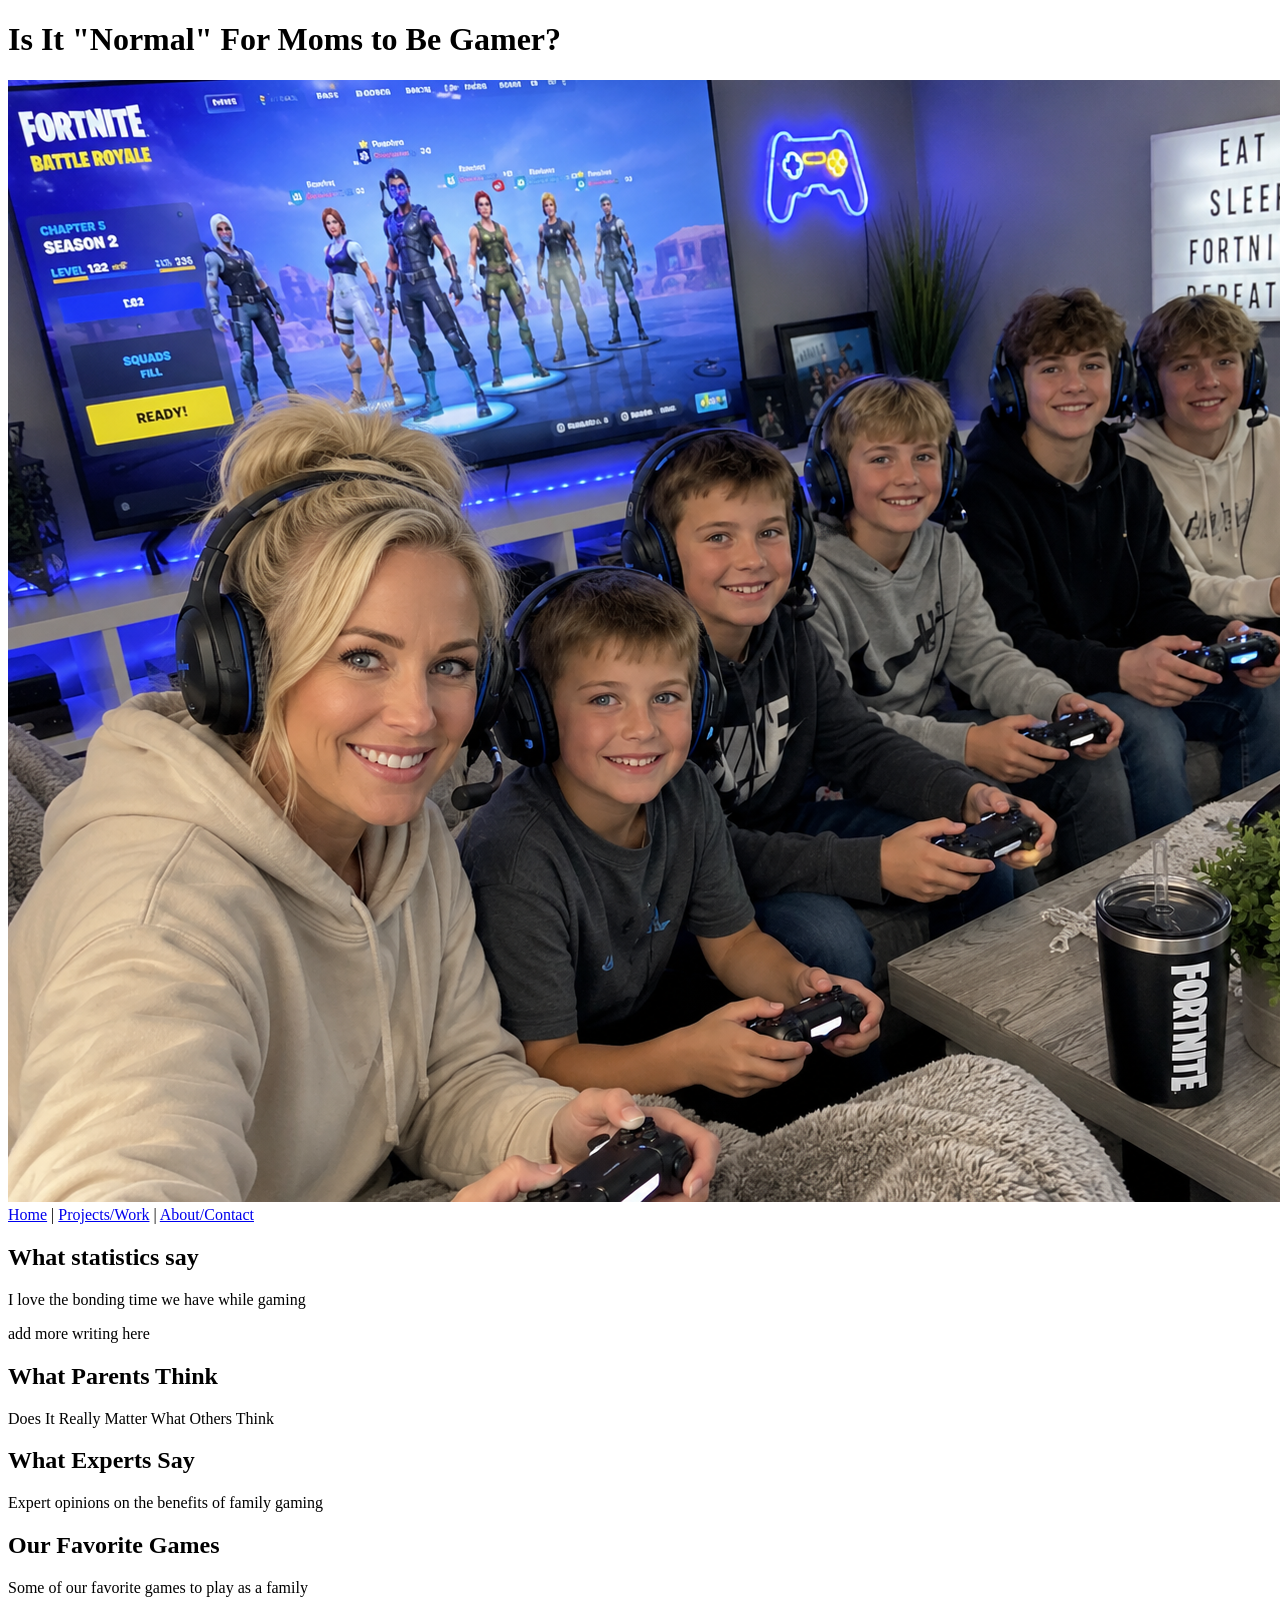
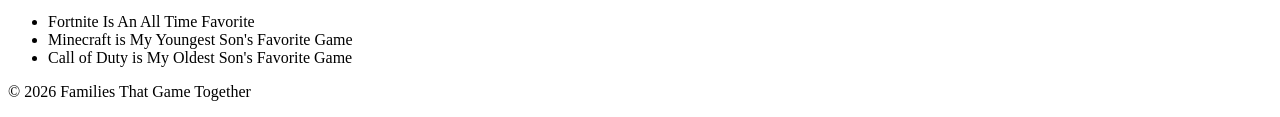
==== index.html @ 48b1c077 "Update index.html" ====
<!DOCTYPE html>
<html>

<head>
<title>Families That Game Together</title>
</head>
    <body>
    <header>
    <h1>Is It "Normal" For Moms to Be Gamer?</h1>
    
    <img
  src="images/chatgptfortnitefam.jpg.png"
  alt="A family gaming scene"
  class="hero-image"
  loading="eager"
  decoding="async">
    </header>
    <nav><a href="index.html">Home</a> | <a href="projects.html">Projects/Work</a> | <a href="about.html">About/Contact</a></nav>
  <main>
        <section>
            <h2>What statistics say</h2>
            <p>I love the bonding time we have while gaming</p>
            <p>add more writing here</p>
        </section>
        <section>
            <h2>What Parents Think</h2>
            <p>Does It Really Matter What Others Think</p>
        </section>
        
        <section>
            <h2>What Experts Say</h2>
            <p>Expert opinions on the benefits of family gaming</p>
        </section>

        <section>
            <h2>Our Favorite Games</h2>
            <p>Some of our favorite games to play as a family</p>
            <ul>
                <li>Fortnite Is An All Time Favorite</li>
                <li>Minecraft is My Youngest Son's Favorite Game</li>
                <li>Call of Duty is My Oldest Son's Favorite Game</li>
            </ul>
        </section>
    </main>
    <footer><p>&copy; 2026 Families That Game Together</p></footer>
</body>

</html>
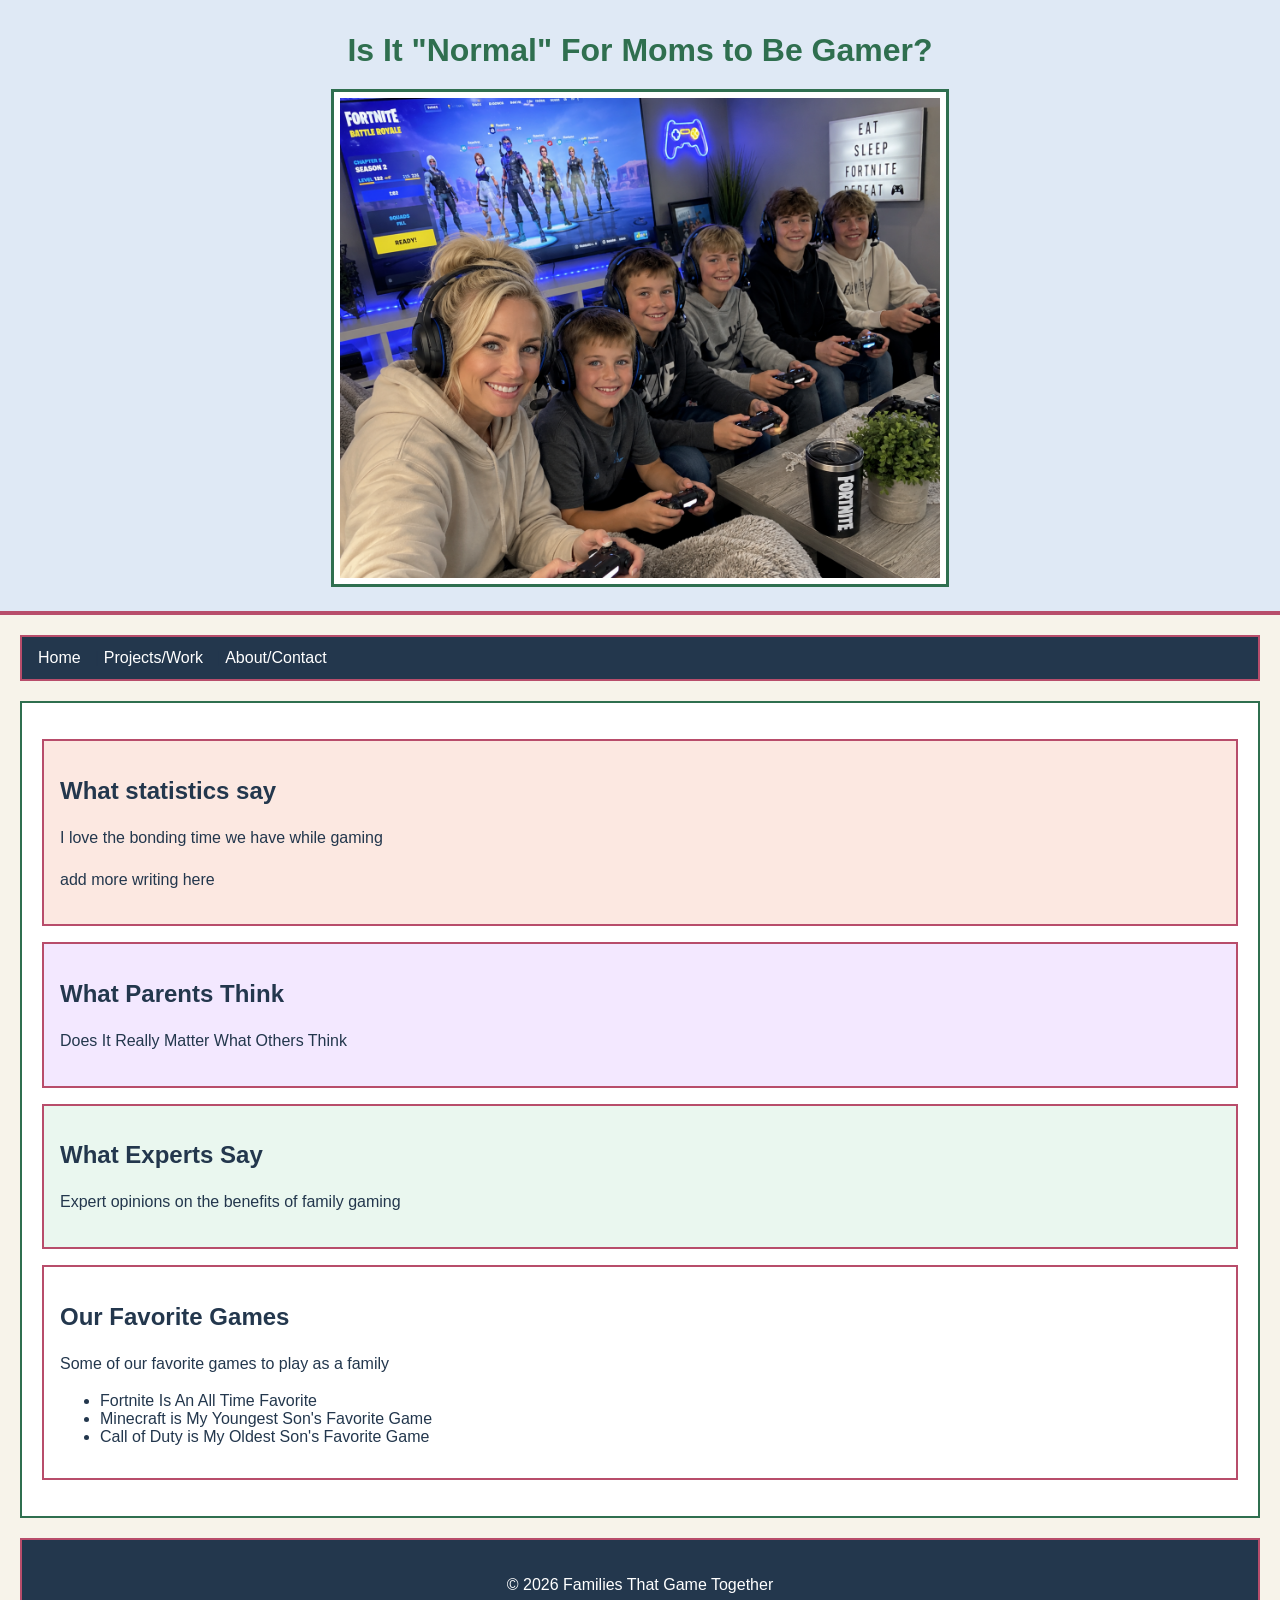
==== commit a24bee27: "Add CSS styling for Homework 1" ====
--- a/index.html
+++ b/index.html
@@ -3,31 +3,32 @@
 
 <head>
 <title>Families That Game Together</title>
+<link rel="stylesheet" href="style.css">
 </head>
     <body>
     <header>
     <h1>Is It "Normal" For Moms to Be Gamer?</h1>
     
     <img
-  src="images/chatgptfortnitefam.jpg.png"
+  src="assets/images/chatgptfortnitefam.png"
   alt="A family gaming scene"
   class="hero-image"
   loading="eager"
   decoding="async">
     </header>
-    <nav><a href="index.html">Home</a> | <a href="projects.html">Projects/Work</a> | <a href="about.html">About/Contact</a></nav>
-  <main>
-        <section>
+    <nav id="site-nav"><a href="index.html">Home</a> | <a href="projects.html">Projects/Work</a> | <a href="about.html">About/Contact</a></nav>
+  <main id="main-content">
+        <section class="bonding-time">
             <h2>What statistics say</h2>
             <p>I love the bonding time we have while gaming</p>
             <p>add more writing here</p>
         </section>
-        <section>
+        <section class="parental-views">
             <h2>What Parents Think</h2>
             <p>Does It Really Matter What Others Think</p>
         </section>
         
-        <section>
+        <section class="expert-opinions">
             <h2>What Experts Say</h2>
             <p>Expert opinions on the benefits of family gaming</p>
         </section>
@@ -42,7 +43,7 @@
             </ul>
         </section>
     </main>
-    <footer><p>&copy; 2026 Families That Game Together</p></footer>
+    <footer id="page-footer"><p>&copy; 2026 Families That Game Together</p></footer>
 </body>
 
 </html>
--- a/style.css
+++ b/style.css
@@ -0,0 +1,83 @@
+body {
+    margin: 0;
+    background-color: #f7f3ea;
+    font-family: Arial, sans-serif;
+    color: #23374d;
+}
+
+header {
+    background-color: #dfe9f5;
+    padding: 24px;
+    margin: 0 0 20px;
+    border-bottom: 4px solid #b84d6b;
+}
+
+h1 {
+    color: #2f6f4f;
+    margin: 0 0 12px;
+    padding: 8px;
+    text-align: center;
+}
+
+.hero-image {
+    display: block;
+    width: 100%;
+    max-width: 600px;
+    height: auto;
+    margin: 0 auto;
+    padding: 6px;
+    border: 3px solid #2f6f4f;
+    background-color: #ffffff;
+}
+
+#site-nav {
+    background-color: #23374d;
+    padding: 12px 16px;
+    margin: 0 20px 20px;
+    border: 2px solid #b84d6b;
+}
+
+#site-nav a {
+    color: #ffffff;
+    text-decoration: none;
+    margin-right: 10px;
+}
+
+#main-content {
+    padding: 20px;
+    margin: 0 20px 20px;
+    border: 2px solid #2f6f4f;
+    background-color: #ffffff;
+}
+
+section {
+    margin: 16px 0;
+    padding: 16px;
+    border: 2px solid #b84d6b;
+}
+
+p {
+    line-height: 1.6;
+}
+
+.bonding-time {
+    background-color: #fce8e1;
+}
+
+.parental-views {
+    background-color: #f3e8ff;
+}
+
+.expert-opinions {
+    background-color: #eaf7ef;
+}
+
+#page-footer {
+    background-color: #23374d;
+    color: #ffffff;
+    padding: 16px;
+    margin: 0 20px 20px;
+    border: 2px solid #b84d6b;
+    text-align: center;
+}
+
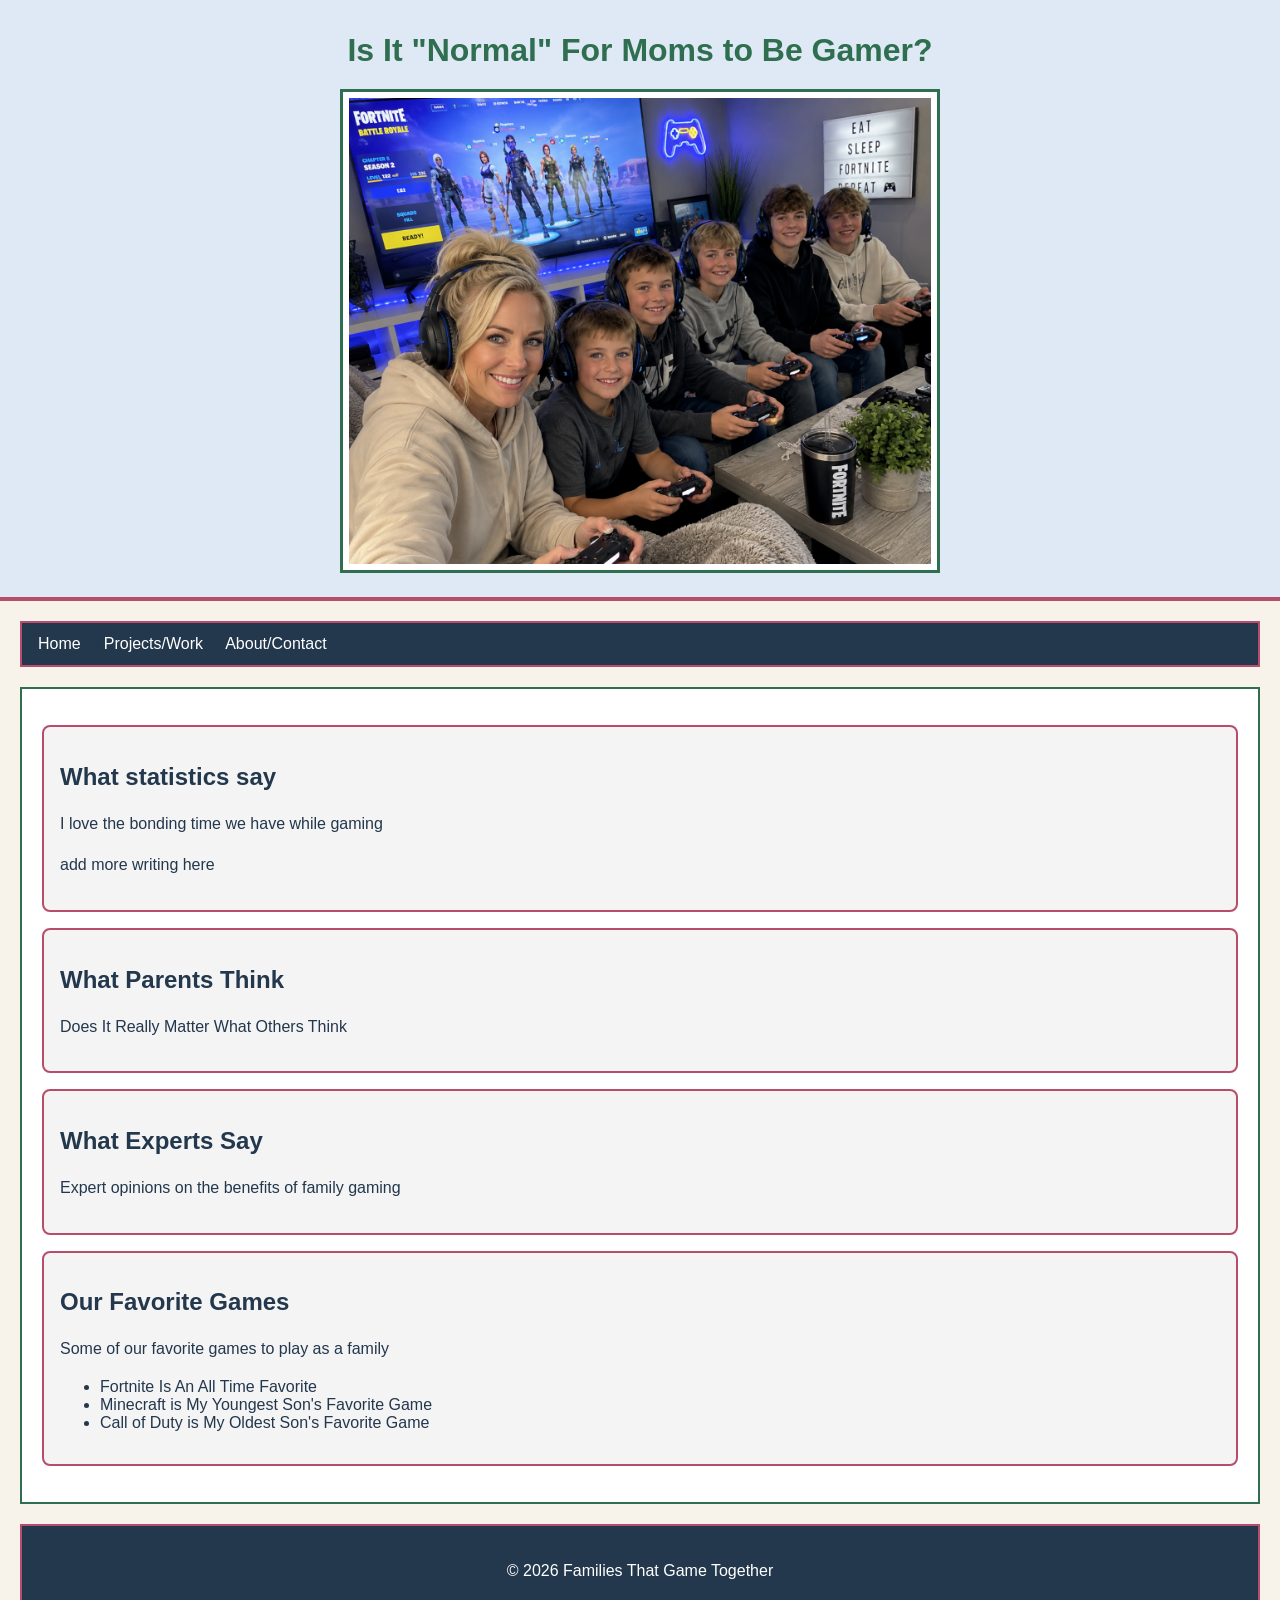
==== commit 9b4bc054: "Add card container and responsive styles for mobile and desktop layouts" ====
--- a/index.html
+++ b/index.html
@@ -18,6 +18,7 @@
     </header>
     <nav id="site-nav"><a href="index.html">Home</a> | <a href="projects.html">Projects/Work</a> | <a href="about.html">About/Contact</a></nav>
   <main id="main-content">
+    <div class="card-container">
         <section class="bonding-time">
             <h2>What statistics say</h2>
             <p>I love the bonding time we have while gaming</p>
--- a/style.css
+++ b/style.css
@@ -60,6 +60,32 @@
     line-height: 1.6;
 }
 
+.intro {
+    font-style: italic;
+    color: #2f6f4f;
+}
+
+.note {
+    font-weight: bold;
+    color: #b84d6b;
+}
+
+#assignment-details {
+    background-color: #eef7ff;
+    margin: 16px 20px;
+    padding: 20px;
+    border: 2px dashed #2f6f4f;
+}
+
+#assignment-details ul {
+    margin: 12px 0 0 20px;
+    padding: 0;
+}
+
+#assignment-details li {
+    margin-bottom: 8px;
+}
+
 .bonding-time {
     background-color: #fce8e1;
 }
@@ -81,3 +107,46 @@
     text-align: center;
 }
 
+/* base styles - Mobile First (320px standard layout) */
+*{
+    box-sizing: border-box;
+}
+
+body {
+    margin: 0;
+    padding: 0;
+    font-family: sans-serif;
+}
+/* Stack sections vertically on small screen to prevent scrolling */
+.cards-container {
+    display: flex;
+    flex-direction: column;
+    gap: 20px;
+    padding: 16px;
+}
+
+.card-container > section {
+    background-color: #f4f4f4;
+    padding: 16px;
+    border-radius: 8px;
+}
+
+/* Tablet & Desktop Layout Change using Media Query */
+@media (min-width: 768px) {
+  .card-container {
+    flex-direction: row;
+    flex-wrap: wrap;
+  }
+
+}
+
+,card-container > section {
+    flex: 1 1 calc(50% - 20=px) ; /* Displays sections in columns side-by-side */
+    }
+}
+
+@media (min0width: 1200px) {
+    .card-container > section {
+        flex: 1 1 calc(25% - 20px); /* Adjusts across 1200 px wide viewports */
+    }
+}
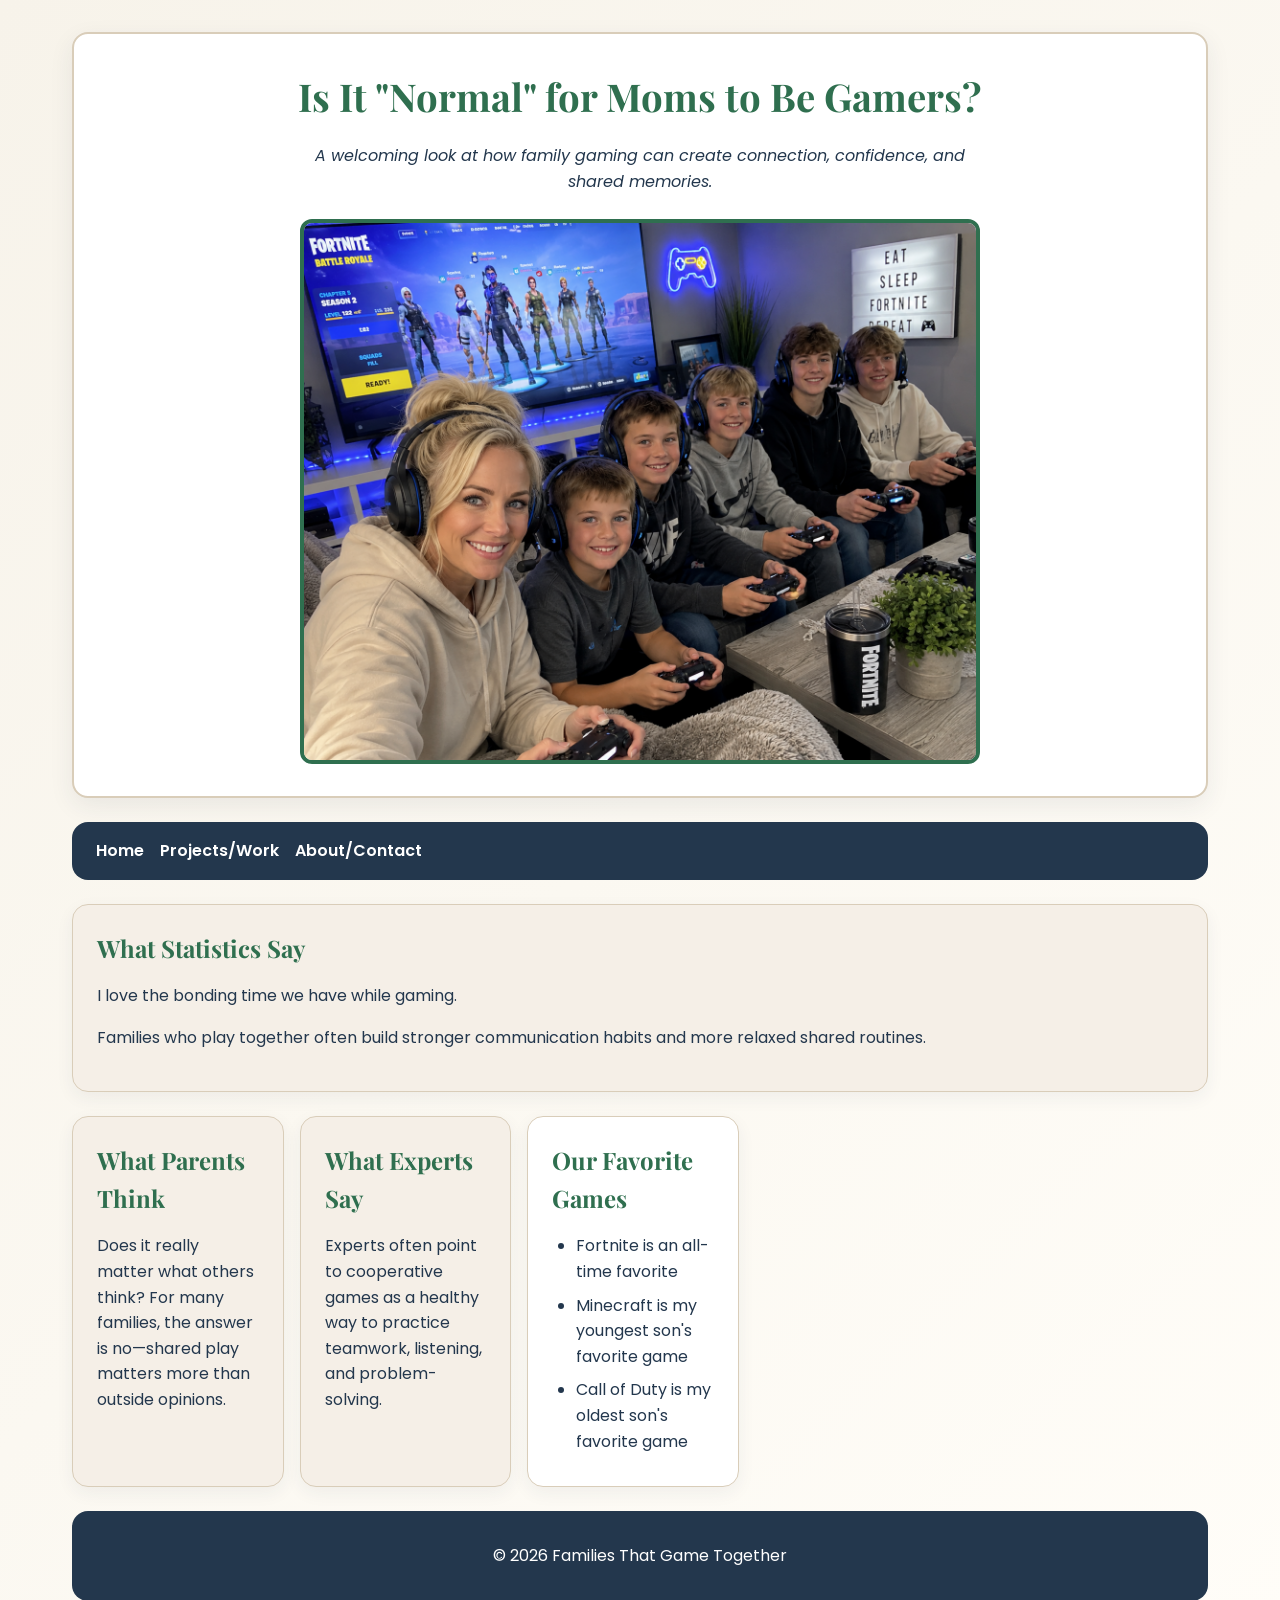
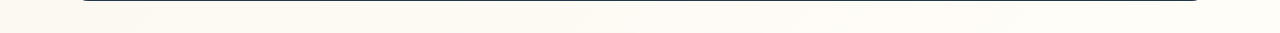
==== commit 04fb8c6d: "Complete milestone 2 responsive styling" ====
--- a/index.html
+++ b/index.html
@@ -1,50 +1,60 @@
 <!DOCTYPE html>
-<html>
+<html lang="en">
+<head>
+  <meta charset="utf-8">
+  <meta name="viewport" content="width=device-width, initial-scale=1">
+  <title>Families That Game Together</title>
+  <link rel="preconnect" href="https://fonts.googleapis.com">
+  <link rel="preconnect" href="https://fonts.gstatic.com" crossorigin>
+  <link href="https://fonts.googleapis.com/css2?family=Playfair+Display:wght@600;700&family=Poppins:wght@400;500;600&display=swap" rel="stylesheet">
+  <link rel="stylesheet" href="style.css">
+</head>
+<body>
+  <div class="page">
+    <header class="site-header">
+      <h1>Is It "Normal" for Moms to Be Gamers?</h1>
+      <p class="intro">A welcoming look at how family gaming can create connection, confidence, and shared memories.</p>
+      <img src="assets/images/chatgptfortnitefam.png" alt="A family gaming scene" class="hero-image" loading="eager" decoding="async">
+    </header>
 
-<head>
-<title>Families That Game Together</title>
-<link rel="stylesheet" href="style.css">
-</head>
-    <body>
-    <header>
-    <h1>Is It "Normal" For Moms to Be Gamer?</h1>
-    
-    <img
-  src="assets/images/chatgptfortnitefam.png"
-  alt="A family gaming scene"
-  class="hero-image"
-  loading="eager"
-  decoding="async">
-    </header>
-    <nav id="site-nav"><a href="index.html">Home</a> | <a href="projects.html">Projects/Work</a> | <a href="about.html">About/Contact</a></nav>
-  <main id="main-content">
-    <div class="card-container">
-        <section class="bonding-time">
-            <h2>What statistics say</h2>
-            <p>I love the bonding time we have while gaming</p>
-            <p>add more writing here</p>
-        </section>
-        <section class="parental-views">
-            <h2>What Parents Think</h2>
-            <p>Does It Really Matter What Others Think</p>
-        </section>
-        
-        <section class="expert-opinions">
-            <h2>What Experts Say</h2>
-            <p>Expert opinions on the benefits of family gaming</p>
+    <nav id="site-nav">
+      <a href="index.html">Home</a>
+      <a href="projects.html">Projects/Work</a>
+      <a href="about.html">About/Contact</a>
+    </nav>
+
+    <main class="page-main">
+      <section class="card bonding-time">
+        <h2>What Statistics Say</h2>
+        <p>I love the bonding time we have while gaming.</p>
+        <p>Families who play together often build stronger communication habits and more relaxed shared routines.</p>
+      </section>
+
+      <div class="card-grid">
+        <section class="card parental-views">
+          <h2>What Parents Think</h2>
+          <p>Does it really matter what others think? For many families, the answer is no—shared play matters more than outside opinions.</p>
         </section>
 
-        <section>
-            <h2>Our Favorite Games</h2>
-            <p>Some of our favorite games to play as a family</p>
-            <ul>
-                <li>Fortnite Is An All Time Favorite</li>
-                <li>Minecraft is My Youngest Son's Favorite Game</li>
-                <li>Call of Duty is My Oldest Son's Favorite Game</li>
-            </ul>
+        <section class="card expert-opinions">
+          <h2>What Experts Say</h2>
+          <p>Experts often point to cooperative games as a healthy way to practice teamwork, listening, and problem-solving.</p>
         </section>
+
+        <section class="card">
+          <h2>Our Favorite Games</h2>
+          <ul>
+            <li>Fortnite is an all-time favorite</li>
+            <li>Minecraft is my youngest son's favorite game</li>
+            <li>Call of Duty is my oldest son's favorite game</li>
+          </ul>
+        </section>
+      </div>
     </main>
-    <footer id="page-footer"><p>&copy; 2026 Families That Game Together</p></footer>
+
+    <footer id="page-footer">
+      <p>&copy; 2026 Families That Game Together</p>
+    </footer>
+  </div>
 </body>
-
 </html>
--- a/style.css
+++ b/style.css
@@ -1,152 +1,159 @@
-body {
-    margin: 0;
-    background-color: #f7f3ea;
-    font-family: Arial, sans-serif;
-    color: #23374d;
+:root {
+  --bg-color: #f7f3ea;
+  --surface-color: #ffffff;
+  --surface-alt: #f5efe7;
+  --primary-color: #23374d;
+  --accent-color: #b84d6b;
+  --accent-2: #2f6f4f;
+  --text-color: #23374d;
+  --border-color: #d9cdb9;
+  --space-1: 8px;
+  --space-2: 16px;
+  --space-3: 24px;
+  --space-4: 32px;
+  --font-body: "Poppins", sans-serif;
+  --font-heading: "Playfair Display", serif;
 }
 
-header {
-    background-color: #dfe9f5;
-    padding: 24px;
-    margin: 0 0 20px;
-    border-bottom: 4px solid #b84d6b;
+* {
+  box-sizing: border-box;
+}
+
+body {
+  margin: 0;
+  padding: 0;
+  font-family: var(--font-body);
+  line-height: 1.6;
+  color: var(--text-color);
+  background: linear-gradient(135deg, var(--bg-color) 0%, #fffdf8 100%);
+}
+
+.page {
+  max-width: 1200px;
+  margin: 0 auto;
+  padding: var(--space-3);
+}
+
+.site-header,
+.card,
+#page-footer,
+#site-nav {
+  border-radius: 16px;
+}
+
+.site-header {
+  background-color: var(--surface-color);
+  padding: var(--space-4);
+  border: 2px solid var(--border-color);
+  box-shadow: 0 8px 24px rgba(35, 55, 77, 0.08);
+}
+
+h1,
+h2 {
+  margin: 0 0 var(--space-2);
+  font-family: var(--font-heading);
+  color: var(--accent-2);
 }
 
 h1 {
-    color: #2f6f4f;
-    margin: 0 0 12px;
-    padding: 8px;
-    text-align: center;
+  font-size: clamp(1.8rem, 3vw, 2.7rem);
+  text-align: center;
+}
+
+.intro {
+  margin: 0 auto var(--space-3);
+  max-width: 700px;
+  text-align: center;
+  font-style: italic;
+  color: var(--primary-color);
 }
 
 .hero-image {
-    display: block;
-    width: 100%;
-    max-width: 600px;
-    height: auto;
-    margin: 0 auto;
-    padding: 6px;
-    border: 3px solid #2f6f4f;
-    background-color: #ffffff;
+  display: block;
+  width: 100%;
+  max-width: 680px;
+  height: auto;
+  margin: 0 auto;
+  border-radius: 12px;
+  border: 4px solid var(--accent-2);
 }
 
 #site-nav {
-    background-color: #23374d;
-    padding: 12px 16px;
-    margin: 0 20px 20px;
-    border: 2px solid #b84d6b;
+  display: flex;
+  flex-wrap: wrap;
+  gap: var(--space-2);
+  background-color: var(--primary-color);
+  padding: var(--space-2) var(--space-3);
+  margin: var(--space-3) 0;
 }
 
 #site-nav a {
-    color: #ffffff;
-    text-decoration: none;
-    margin-right: 10px;
+  color: #ffffff;
+  text-decoration: none;
+  font-weight: 600;
 }
 
-#main-content {
-    padding: 20px;
-    margin: 0 20px 20px;
-    border: 2px solid #2f6f4f;
-    background-color: #ffffff;
+.page-main {
+  display: grid;
+  gap: var(--space-3);
 }
 
-section {
-    margin: 16px 0;
-    padding: 16px;
-    border: 2px solid #b84d6b;
+.card-grid {
+  display: grid;
+  gap: var(--space-2);
 }
 
-p {
-    line-height: 1.6;
+.card {
+  background-color: var(--surface-color);
+  padding: var(--space-3);
+  border: 1px solid var(--border-color);
+  box-shadow: 0 6px 18px rgba(35, 55, 77, 0.06);
 }
 
-.intro {
-    font-style: italic;
-    color: #2f6f4f;
+.card ul {
+  padding-left: var(--space-3);
+  margin: 0;
 }
 
-.note {
-    font-weight: bold;
-    color: #b84d6b;
+.card li {
+  margin-bottom: var(--space-1);
 }
 
-#assignment-details {
-    background-color: #eef7ff;
-    margin: 16px 20px;
-    padding: 20px;
-    border: 2px dashed #2f6f4f;
-}
-
-#assignment-details ul {
-    margin: 12px 0 0 20px;
-    padding: 0;
-}
-
-#assignment-details li {
-    margin-bottom: 8px;
-}
-
-.bonding-time {
-    background-color: #fce8e1;
-}
-
-.parental-views {
-    background-color: #f3e8ff;
-}
-
+.bonding-time,
+.parental-views,
 .expert-opinions {
-    background-color: #eaf7ef;
+  background-color: var(--surface-alt);
 }
 
 #page-footer {
-    background-color: #23374d;
-    color: #ffffff;
-    padding: 16px;
-    margin: 0 20px 20px;
-    border: 2px solid #b84d6b;
-    text-align: center;
+  margin-top: var(--space-3);
+  padding: var(--space-2) var(--space-3);
+  text-align: center;
+  background-color: var(--primary-color);
+  color: #ffffff;
 }
 
-/* base styles - Mobile First (320px standard layout) */
-*{
-    box-sizing: border-box;
+@media (min-width: 768px) {
+  .page {
+    padding: var(--space-4);
+  }
+
+  .card-grid {
+    grid-template-columns: repeat(2, minmax(0, 1fr));
+  }
 }
 
-body {
-    margin: 0;
-    padding: 0;
-    font-family: sans-serif;
-}
-/* Stack sections vertically on small screen to prevent scrolling */
-.cards-container {
-    display: flex;
-    flex-direction: column;
-    gap: 20px;
-    padding: 16px;
-}
-
-.card-container > section {
-    background-color: #f4f4f4;
-    padding: 16px;
-    border-radius: 8px;
-}
-
-/* Tablet & Desktop Layout Change using Media Query */
-@media (min-width: 768px) {
-  .card-container {
-    flex-direction: row;
-    flex-wrap: wrap;
+@media (min-width: 1200px) {
+  .card-grid {
+    grid-template-columns: repeat(3, minmax(0, 1fr));
   }
 
-}
+  .page-main {
+    grid-template-columns: 1.2fr 0.8fr;
+    align-items: start;
+  }
 
-,card-container > section {
-    flex: 1 1 calc(50% - 20=px) ; /* Displays sections in columns side-by-side */
-    }
-}
-
-@media (min0width: 1200px) {
-    .card-container > section {
-        flex: 1 1 calc(25% - 20px); /* Adjusts across 1200 px wide viewports */
-    }
+  .page-main > .card:first-child {
+    grid-column: 1 / -1;
+  }
 }
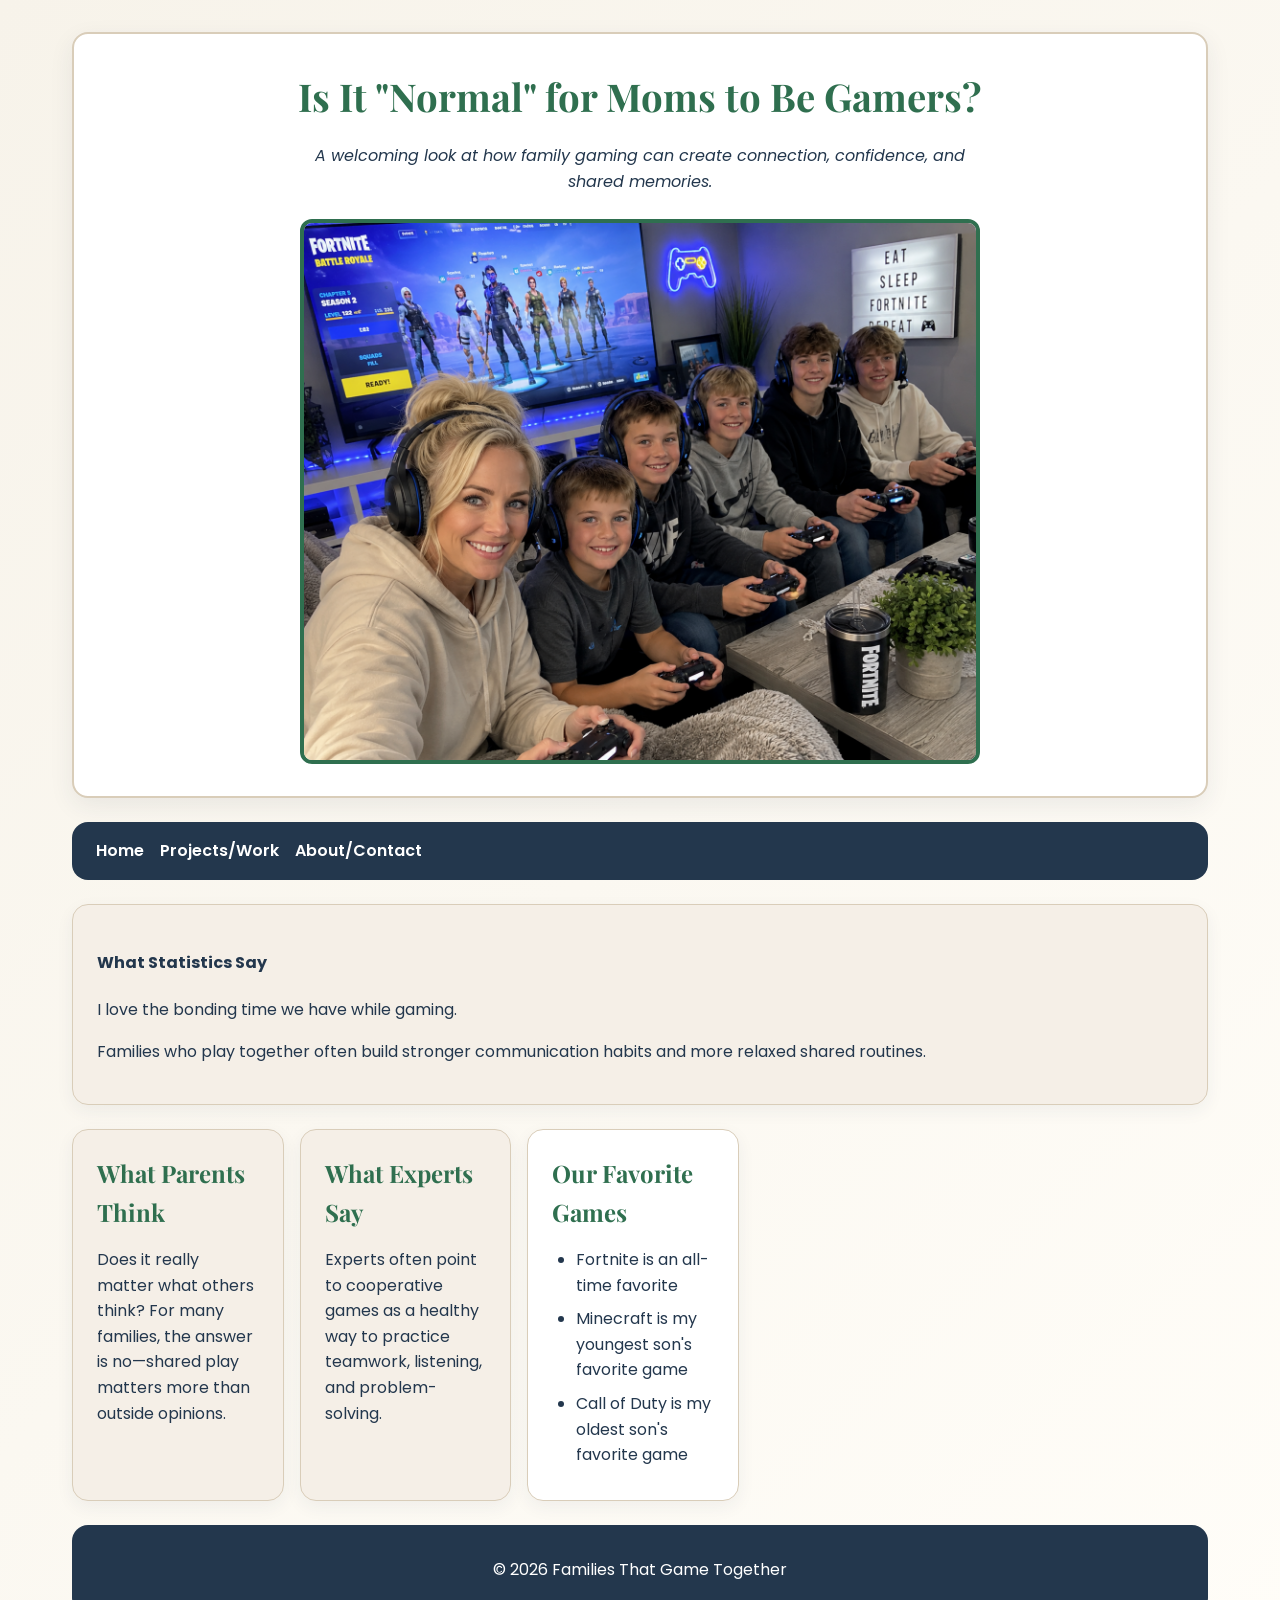
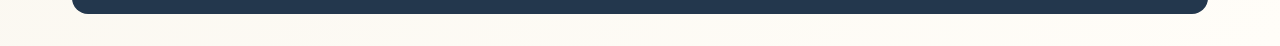
==== commit 048f9743: "line 17 removed ="A family gaming scene" line 2 removed lang="en" line 28 turned h2 into h4" ====
--- a/index.html
+++ b/index.html
@@ -1,5 +1,5 @@
 <!DOCTYPE html>
-<html lang="en">
+<html>
 <head>
   <meta charset="utf-8">
   <meta name="viewport" content="width=device-width, initial-scale=1">
@@ -14,7 +14,7 @@
     <header class="site-header">
       <h1>Is It "Normal" for Moms to Be Gamers?</h1>
       <p class="intro">A welcoming look at how family gaming can create connection, confidence, and shared memories.</p>
-      <img src="assets/images/chatgptfortnitefam.png" alt="A family gaming scene" class="hero-image" loading="eager" decoding="async">
+      <img src="assets/images/chatgptfortnitefam.png"= class="hero-image" loading="eager" decoding="async">
     </header>
 
     <nav id="site-nav">
@@ -25,7 +25,7 @@
 
     <main class="page-main">
       <section class="card bonding-time">
-        <h2>What Statistics Say</h2>
+        <h4>What Statistics Say</h4>
         <p>I love the bonding time we have while gaming.</p>
         <p>Families who play together often build stronger communication habits and more relaxed shared routines.</p>
       </section>
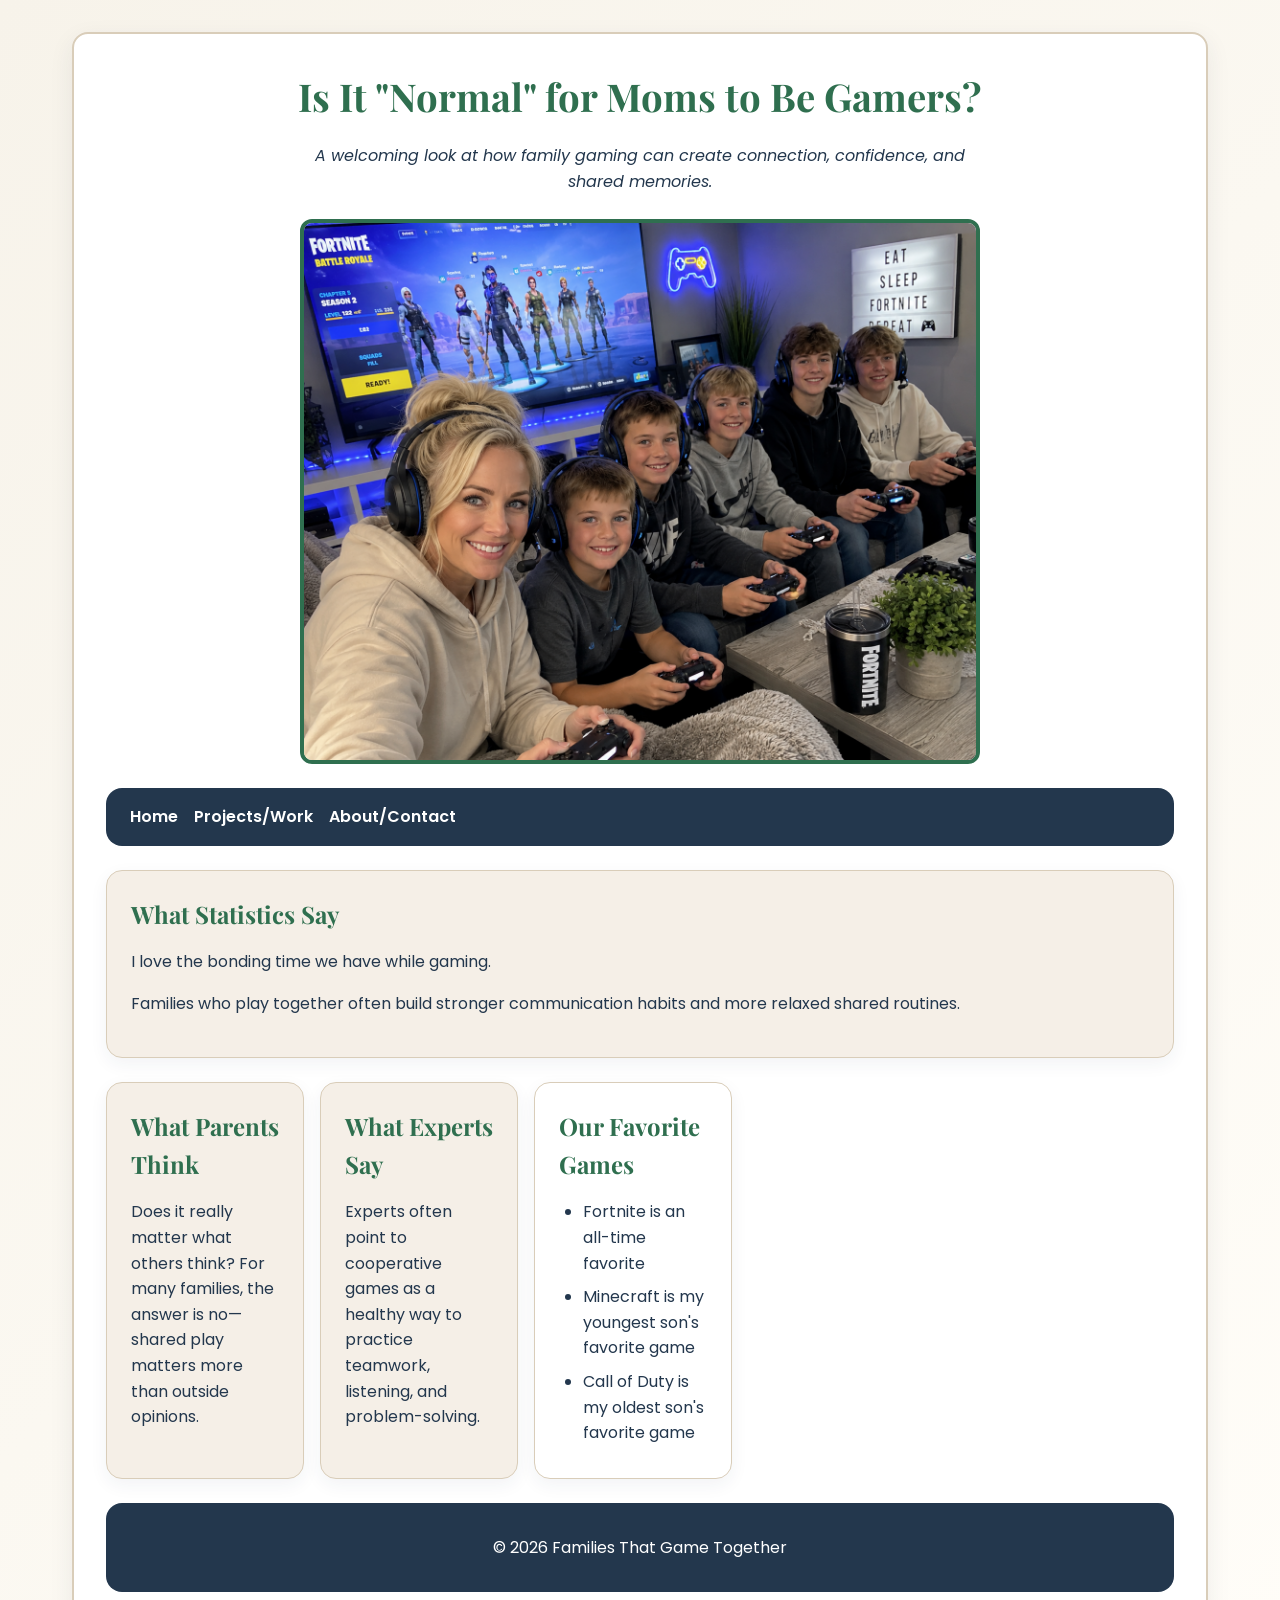
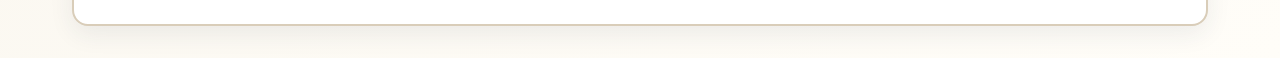
==== commit ebceb8eb: ""fixed accessibility errors"" ====
--- a/index.html
+++ b/index.html
@@ -1,5 +1,5 @@
 <!DOCTYPE html>
-<html>
+<html lang=""en">
 <head>
   <meta charset="utf-8">
   <meta name="viewport" content="width=device-width, initial-scale=1">
@@ -14,8 +14,7 @@
     <header class="site-header">
       <h1>Is It "Normal" for Moms to Be Gamers?</h1>
       <p class="intro">A welcoming look at how family gaming can create connection, confidence, and shared memories.</p>
-      <img src="assets/images/chatgptfortnitefam.png"= class="hero-image" loading="eager" decoding="async">
-    </header>
+      <img src="assets/images/chatgptfortnitefam.png" alt="A family gaming scene" class="hero-image" loading="eager" decoding="async">
 
     <nav id="site-nav">
       <a href="index.html">Home</a>
@@ -25,7 +24,7 @@
 
     <main class="page-main">
       <section class="card bonding-time">
-        <h4>What Statistics Say</h4>
+        <h2>What Statistics Say</h2>
         <p>I love the bonding time we have while gaming.</p>
         <p>Families who play together often build stronger communication habits and more relaxed shared routines.</p>
       </section>
